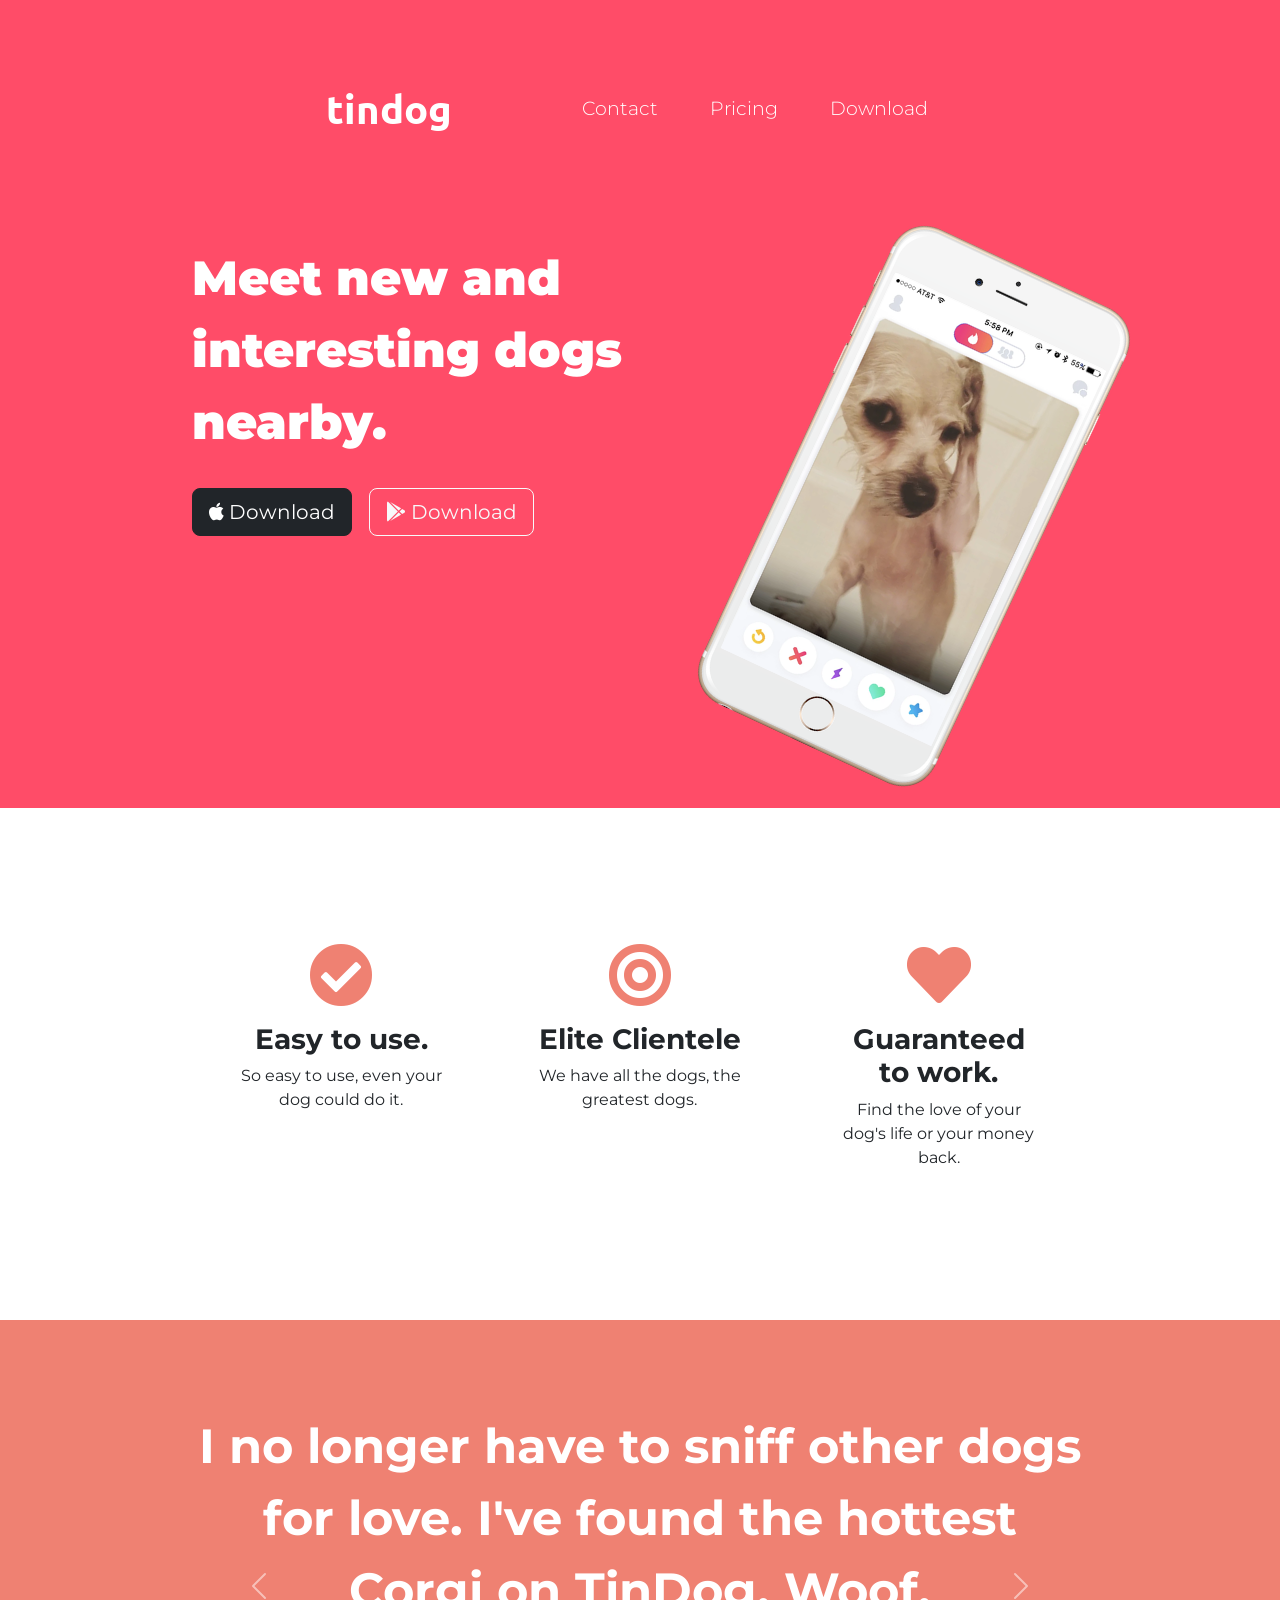
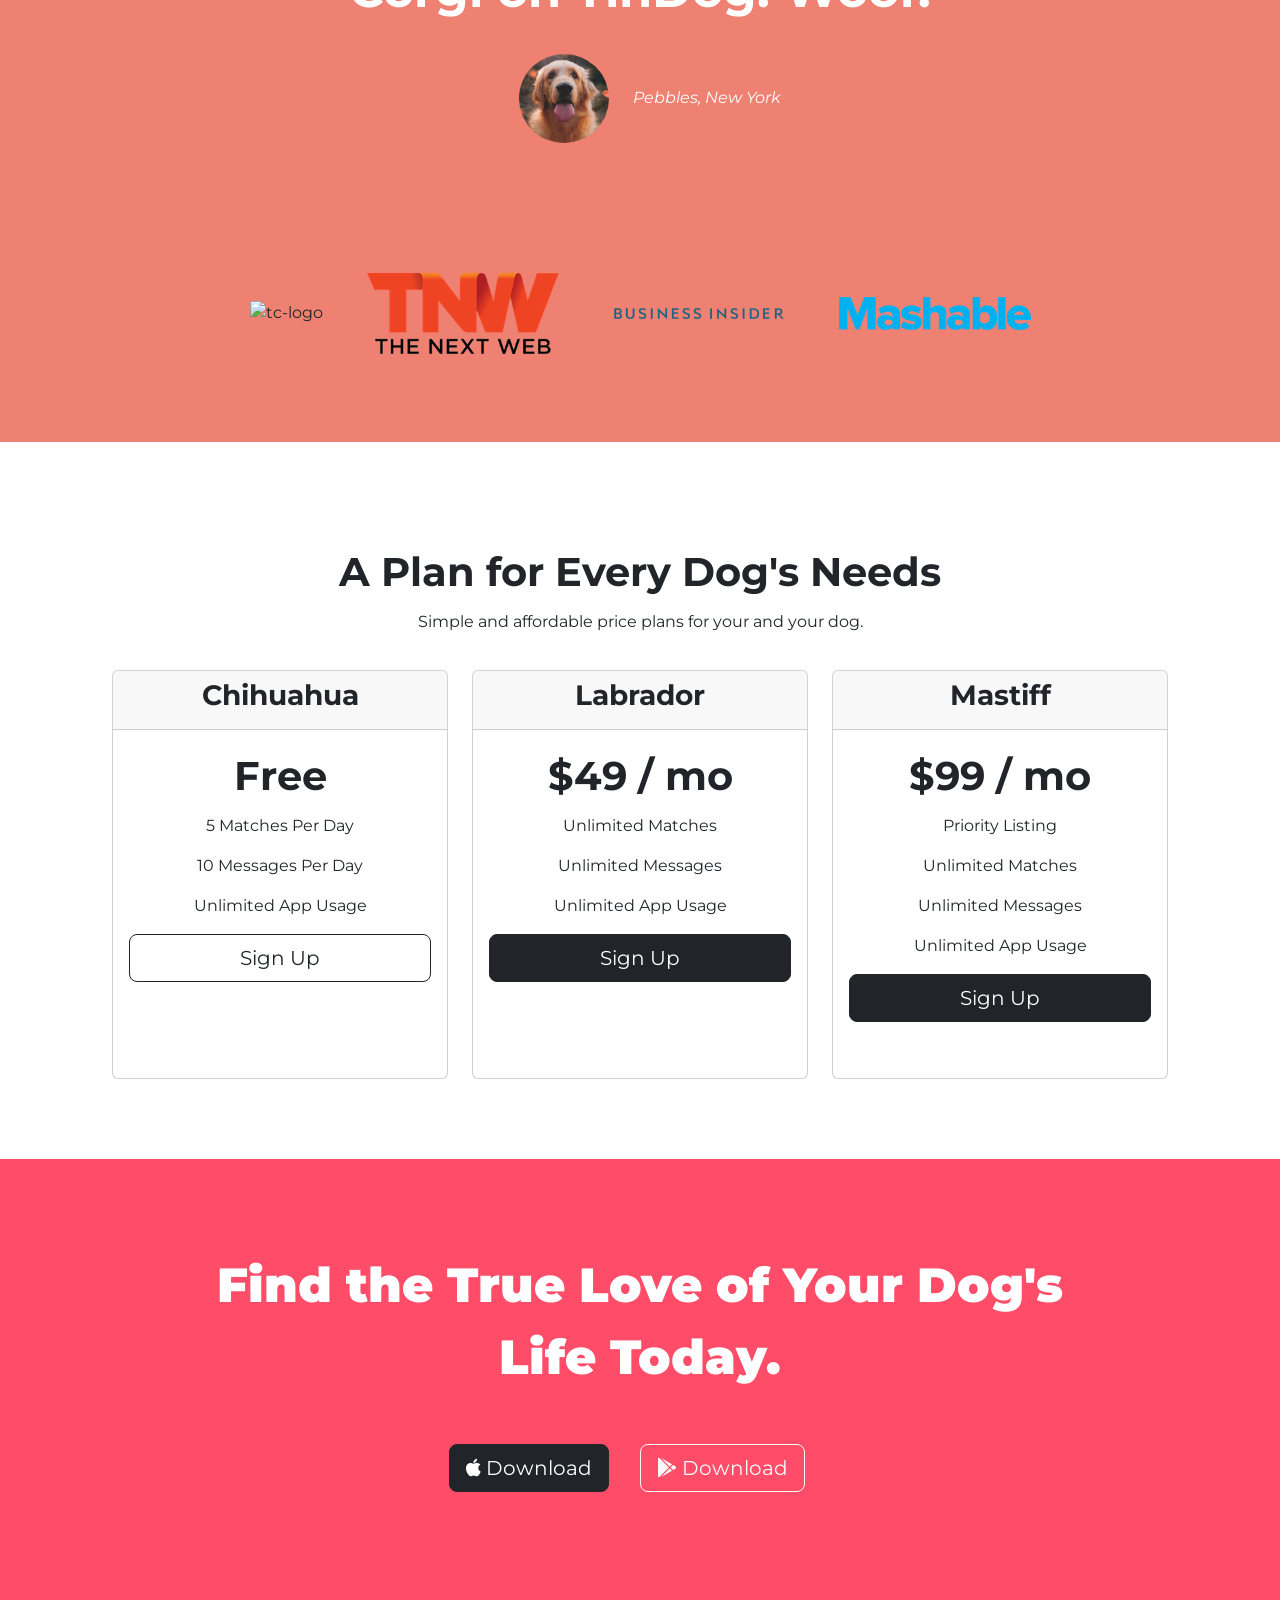
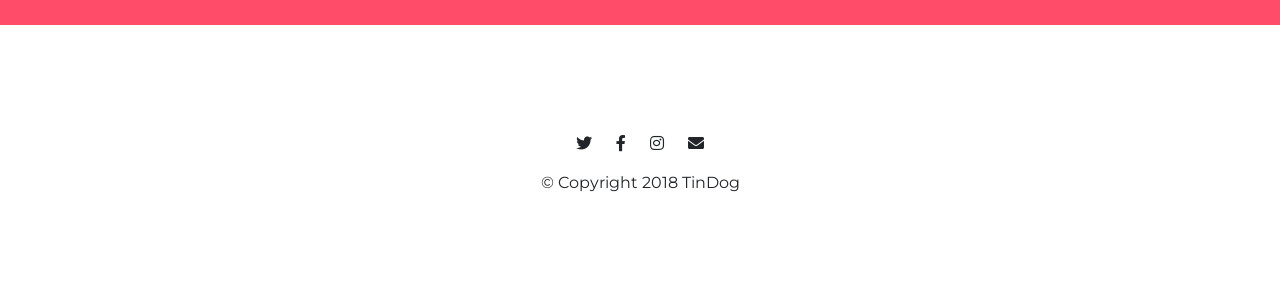
==== Lab_5/index.html @ 2b64c0f1 "." ====
<!DOCTYPE html>
<html>

<head>
  <meta charset="utf-8">
  <title>TinDog</title>

  <!-- Bootstrap CSS -->
  <link href="https://cdn.jsdelivr.net/npm/bootstrap@5.1.3/dist/css/bootstrap.min.css" rel="stylesheet"
    integrity="sha384-1BmE4kWBq78iYhFldvKuhfTAU6auU8tT94WrHftjDbrCEXSU1oBoqyl2QvZ6jIW3" crossorigin="anonymous">

  <!-- Font Awesome -->
  <link href="https://use.fontawesome.com/releases/v5.0.13/css/all.css" rel="stylesheet" />

  <!-- Google Fonts -->
  <link href="https://fonts.googleapis.com/css2?family=Montserrat:wght@300;900&family=Ubuntu:wght@700&display=swap"
    rel="stylesheet">

  <!-- Наши стили -->
  <link rel="stylesheet" href="css/styles.css">
</head>

<body>

  <!-- ===== СЕКЦИЯ TITLE ===== -->
  <section id="title">
    <div class="container-fluid">

      <!-- Nav Bar -->
      <nav class="navbar navbar-expand-lg">
        <div class="container-fluid">
          <a class="navbar-brand" href="#">tindog</a>
          <button class="navbar-toggler" type="button" data-bs-toggle="collapse" data-bs-target="#navbarNav"
            aria-controls="navbarNav" aria-expanded="false" aria-label="Toggle navigation">
            <span class="navbar-toggler-icon"></span>
          </button>
          <div class="collapse navbar-collapse" id="navbarNav">
            <ul class="navbar-nav ms-auto">
              <li class="nav-item">
                <a class="nav-link" href="#">Contact</a>
              </li>
              <li class="nav-item">
                <a class="nav-link" href="#">Pricing</a>
              </li>
              <li class="nav-item">
                <a class="nav-link" href="#">Download</a>
              </li>
            </ul>
          </div>
        </div>
      </nav>

      <!-- Title content -->
      <div class="row">
        <div class="col-lg-6">
          <h1>Meet new and interesting dogs nearby.</h1>
          <button class="btn btn-dark btn-lg download-button">
            <i class="fab fa-apple"></i> Download
          </button>
          <button class="btn btn-outline-light btn-lg download-button">
            <i class="fab fa-google-play"></i> Download
          </button>
        </div>
        <div class="col-lg-6">
          <img class="title-image" src="images/iphone6.png" alt="iphone-mockup">
        </div>
      </div>

    </div>
  </section>


  <!-- ===== СЕКЦИЯ FEATURES ===== -->
  <section id="features">
    <div class="container-fluid">
      <div class="row">
        <div class="col-lg-4 feature-box">
          <i class="fas fa-check-circle fa-4x icon"></i>
          <h3>Easy to use.</h3>
          <p>So easy to use, even your dog could do it.</p>
        </div>
        <div class="col-lg-4 feature-box">
          <i class="fas fa-bullseye fa-4x icon"></i>
          <h3>Elite Clientele</h3>
          <p>We have all the dogs, the greatest dogs.</p>
        </div>
        <div class="col-lg-4 feature-box">
          <i class="fas fa-heart fa-4x icon"></i>
          <h3>Guaranteed to work.</h3>
          <p>Find the love of your dog's life or your money back.</p>
        </div>
      </div>
    </div>
  </section>


  <!-- ===== СЕКЦИЯ TESTIMONIALS ===== -->
  <section id="testimonials">
    <div id="testimonial-carousel" class="carousel slide" data-bs-ride="carousel">
      <div class="carousel-inner">
        <div class="carousel-item active">
          <h2>I no longer have to sniff other dogs for love. I've found the hottest Corgi on TinDog. Woof.</h2>
          <img class="testimonial-image" src="images/dog-img.jpg" alt="dog-profile">
          <em>Pebbles, New York</em>
        </div>
        <div class="carousel-item">
          <h2>My dog used to be so lonely, but with TinDog's help, they've found the love of their life. I think.</h2>
          <img class="testimonial-image" src="images/lady-img.jpg" alt="lady-profile">
          <em>Beverly, Illinois</em>
        </div>
      </div>
      <button class="carousel-control-prev" type="button" data-bs-target="#testimonial-carousel" data-bs-slide="prev">
        <span class="carousel-control-prev-icon"></span>
      </button>
      <button class="carousel-control-next" type="button" data-bs-target="#testimonial-carousel" data-bs-slide="next">
        <span class="carousel-control-next-icon"></span>
      </button>
    </div>
  </section>


  <!-- ===== СЕКЦИЯ PRESS ===== -->
  <section id="press">
    <img class="press-logo" src="images/techcrunch.png" alt="tc-logo">
    <img class="press-logo" src="images/tnw.png" alt="tnw-logo">
    <img class="press-logo" src="images/bizinsider.png" alt="biz-insider-logo">
    <img class="press-logo" src="images/mashable.png" alt="mashable-logo">
  </section>


  <!-- ===== СЕКЦИЯ PRICING ===== -->
  <section id="pricing">
    <div class="container-fluid">
      <h2>A Plan for Every Dog's Needs</h2>
      <p>Simple and affordable price plans for your and your dog.</p>

      <div class="row">
        <div class="col-lg-4 col-md-6">
          <div class="card">
            <div class="card-header">
              <h3>Chihuahua</h3>
            </div>
            <div class="card-body">
              <h2>Free</h2>
              <p>5 Matches Per Day</p>
              <p>10 Messages Per Day</p>
              <p>Unlimited App Usage</p>
              <button class="btn btn-outline-dark btn-lg w-100">Sign Up</button>
            </div>
          </div>
        </div>

        <div class="col-lg-4 col-md-6">
          <div class="card">
            <div class="card-header">
              <h3>Labrador</h3>
            </div>
            <div class="card-body">
              <h2>$49 / mo</h2>
              <p>Unlimited Matches</p>
              <p>Unlimited Messages</p>
              <p>Unlimited App Usage</p>
              <button class="btn btn-dark btn-lg w-100">Sign Up</button>
            </div>
          </div>
        </div>

        <div class="col-lg-4 col-md-12">
          <div class="card">
            <div class="card-header">
              <h3>Mastiff</h3>
            </div>
            <div class="card-body">
              <h2>$99 / mo</h2>
              <p>Priority Listing</p>
              <p>Unlimited Matches</p>
              <p>Unlimited Messages</p>
              <p>Unlimited App Usage</p>
              <button class="btn btn-dark btn-lg w-100">Sign Up</button>
            </div>
          </div>
        </div>
      </div>
    </div>
  </section>


  <!-- ===== СЕКЦИЯ CTA ===== -->
  <section id="cta">
    <div class="container-fluid">
      <h3>Find the True Love of Your Dog's Life Today.</h3>
      <button class="btn btn-dark btn-lg download-button">
        <i class="fab fa-apple"></i> Download
      </button>
      <button class="btn btn-outline-light btn-lg download-button">
        <i class="fab fa-google-play"></i> Download
      </button>
    </div>
  </section>


  <!-- ===== ФУТЕР ===== -->
  <footer id="footer">
    <div class="container-fluid">
      <i class="social-icon fab fa-twitter"></i>
      <i class="social-icon fab fa-facebook-f"></i>
      <i class="social-icon fab fa-instagram"></i>
      <i class="social-icon fas fa-envelope"></i>
      <p>© Copyright 2018 TinDog</p>
    </div>
  </footer>

  <!-- Bootstrap JS -->
  <script src="https://cdn.jsdelivr.net/npm/bootstrap@5.1.3/dist/js/bootstrap.bundle.min.js"
    integrity="sha384-ka7Sk0Gln4gmtz2MlQnikT1wXgYsOg+OMhuP+IlRH9sENBO0LRn5q+8nbTov4+1p"
    crossorigin="anonymous"></script>

</body>
</html>
---- Lab_5/css/styles.css ----
body {
  font-family: 'Montserrat', sans-serif;
}

h1 {
  font-family: 'Montserrat', sans-serif;
  font-weight: 900;
  font-size: 3rem;
  line-height: 1.5;
}

h2 {
  font-family: 'Montserrat', sans-serif;
  font-weight: 700;
  font-size: 2.5rem;
  line-height: 1.5;
}

h3 {
  font-family: 'Montserrat', sans-serif;
  font-weight: 700;
}

#title {
  background-color: #ff4c68;
  color: #fff;
}

#title .container-fluid {
  padding: 3% 15%;
}

/* Навбар */
.navbar {
  padding-bottom: 4.5rem;
}

.navbar-brand {
  font-family: 'Ubuntu', sans-serif;
  font-size: 2.5rem;
  font-weight: bold;
}

.nav-item {
  padding: 0 18px;
}

.nav-link {
  font-size: 1.2rem;
  font-family: 'Montserrat', sans-serif;
  font-weight: 300;
}

.download-button {
  margin: 5% 3% 5% 0;
}

.title-image {
  width: 60%;
  transform: rotate(25deg);
  position: relative;
  left: 30%;
}

#features {
  padding: 7% 15%;
  background-color: #fff;
  text-align: center;
}

.feature-box {
  padding: 5%;
}

.icon {
  color: #ef8172;
  margin-bottom: 1rem;
}

.icon:hover {
  color: #ff4c68;
}

#testimonials {
  text-align: center;
  background-color: #ef8172;
  color: #fff;
  padding: 7% 15%;
}

.testimonial-image {
  width: 10%;
  border-radius: 100%;
  margin: 20px;
}

#testimonials h2 {
  font-size: 3rem;
  font-weight: 700;
}

#press {
  background-color: #ef8172;
  text-align: center;
  padding-bottom: 3%;
}

.press-logo {
  width: 15%;
  margin: 20px 20px 50px;
}

#pricing {
  padding: 100px 100px;
  text-align: center;
}

#pricing .card {
  height: 100%;
  margin: 20px 0;
}

#cta {
  background-color: #ff4c68;
  color: #fff;
  text-align: center;
  padding: 7% 15%;
}

#cta h3 {
  font-family: 'Montserrat', sans-serif;
  font-weight: 900;
  font-size: 3rem;
  line-height: 1.5;
}

#footer {
  text-align: center;
  padding: 7% 15%;
}

.social-icon {
  margin: 20px 10px;
}

.navbar .nav-link {
    color: #fff !important;
}

.navbar .nav-link:hover {
    color: #ffd6d6 !important;
}

.navbar .navbar-brand {
    color: #fff !important;
}

.navbar .navbar-brand:hover {
    color: #ffd6d6 !important;
}
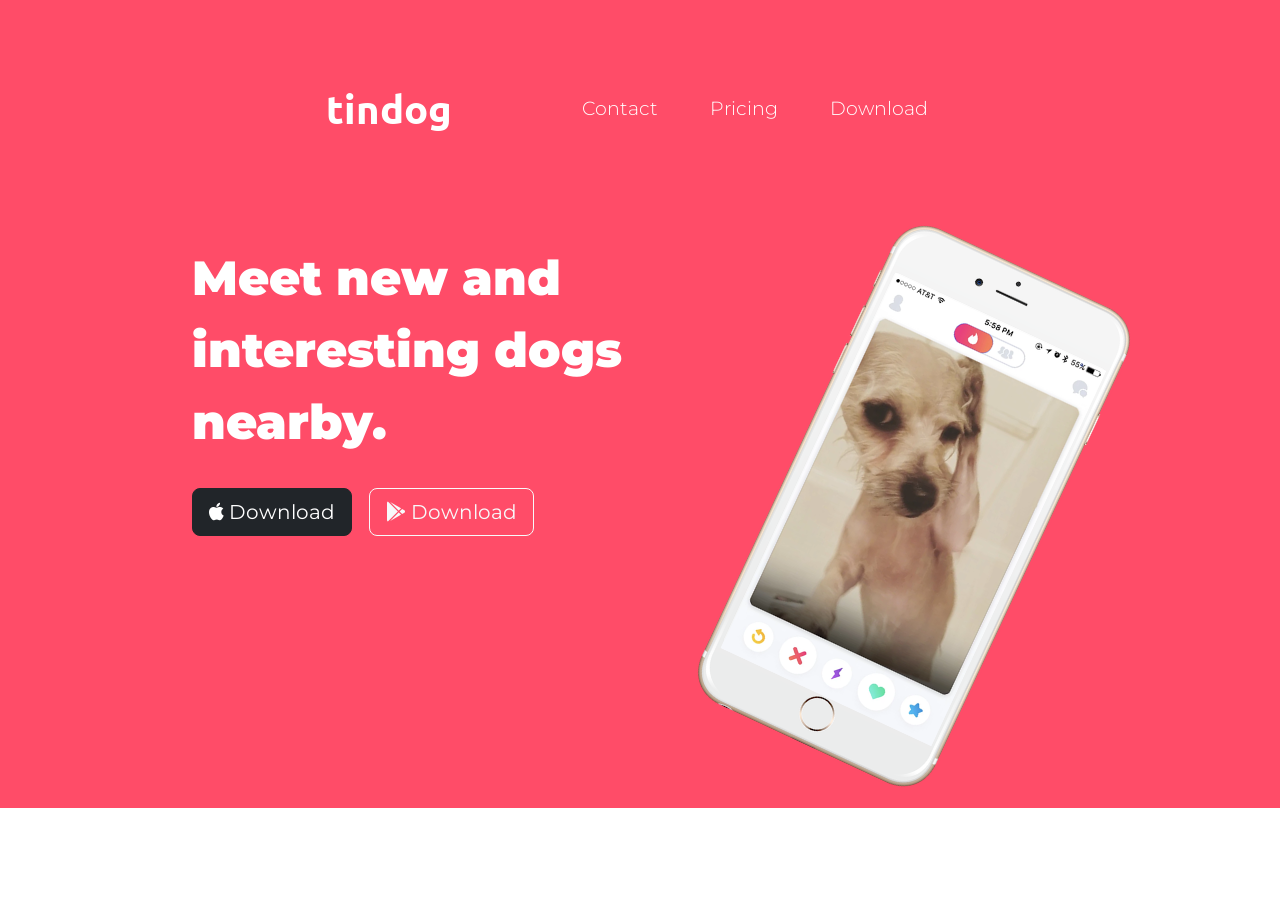
==== commit 229a3ba4: "Update index.html" ====
--- a/Lab_5/index.html
+++ b/Lab_5/index.html
@@ -4,29 +4,20 @@
 <head>
   <meta charset="utf-8">
   <title>TinDog</title>
-
-  <!-- Bootstrap CSS -->
+  
   <link href="https://cdn.jsdelivr.net/npm/bootstrap@5.1.3/dist/css/bootstrap.min.css" rel="stylesheet"
     integrity="sha384-1BmE4kWBq78iYhFldvKuhfTAU6auU8tT94WrHftjDbrCEXSU1oBoqyl2QvZ6jIW3" crossorigin="anonymous">
-
-  <!-- Font Awesome -->
   <link href="https://use.fontawesome.com/releases/v5.0.13/css/all.css" rel="stylesheet" />
-
-  <!-- Google Fonts -->
   <link href="https://fonts.googleapis.com/css2?family=Montserrat:wght@300;900&family=Ubuntu:wght@700&display=swap"
     rel="stylesheet">
-
-  <!-- Наши стили -->
   <link rel="stylesheet" href="css/styles.css">
 </head>
 
 <body>
 
-  <!-- ===== СЕКЦИЯ TITLE ===== -->
   <section id="title">
     <div class="container-fluid">
 
-      <!-- Nav Bar -->
       <nav class="navbar navbar-expand-lg">
         <div class="container-fluid">
           <a class="navbar-brand" href="#">tindog</a>
@@ -50,7 +41,6 @@
         </div>
       </nav>
 
-      <!-- Title content -->
       <div class="row">
         <div class="col-lg-6">
           <h1>Meet new and interesting dogs nearby.</h1>
@@ -69,151 +59,9 @@
     </div>
   </section>
 
-
-  <!-- ===== СЕКЦИЯ FEATURES ===== -->
-  <section id="features">
-    <div class="container-fluid">
-      <div class="row">
-        <div class="col-lg-4 feature-box">
-          <i class="fas fa-check-circle fa-4x icon"></i>
-          <h3>Easy to use.</h3>
-          <p>So easy to use, even your dog could do it.</p>
-        </div>
-        <div class="col-lg-4 feature-box">
-          <i class="fas fa-bullseye fa-4x icon"></i>
-          <h3>Elite Clientele</h3>
-          <p>We have all the dogs, the greatest dogs.</p>
-        </div>
-        <div class="col-lg-4 feature-box">
-          <i class="fas fa-heart fa-4x icon"></i>
-          <h3>Guaranteed to work.</h3>
-          <p>Find the love of your dog's life or your money back.</p>
-        </div>
-      </div>
-    </div>
-  </section>
-
-
-  <!-- ===== СЕКЦИЯ TESTIMONIALS ===== -->
-  <section id="testimonials">
-    <div id="testimonial-carousel" class="carousel slide" data-bs-ride="carousel">
-      <div class="carousel-inner">
-        <div class="carousel-item active">
-          <h2>I no longer have to sniff other dogs for love. I've found the hottest Corgi on TinDog. Woof.</h2>
-          <img class="testimonial-image" src="images/dog-img.jpg" alt="dog-profile">
-          <em>Pebbles, New York</em>
-        </div>
-        <div class="carousel-item">
-          <h2>My dog used to be so lonely, but with TinDog's help, they've found the love of their life. I think.</h2>
-          <img class="testimonial-image" src="images/lady-img.jpg" alt="lady-profile">
-          <em>Beverly, Illinois</em>
-        </div>
-      </div>
-      <button class="carousel-control-prev" type="button" data-bs-target="#testimonial-carousel" data-bs-slide="prev">
-        <span class="carousel-control-prev-icon"></span>
-      </button>
-      <button class="carousel-control-next" type="button" data-bs-target="#testimonial-carousel" data-bs-slide="next">
-        <span class="carousel-control-next-icon"></span>
-      </button>
-    </div>
-  </section>
-
-
-  <!-- ===== СЕКЦИЯ PRESS ===== -->
-  <section id="press">
-    <img class="press-logo" src="images/techcrunch.png" alt="tc-logo">
-    <img class="press-logo" src="images/tnw.png" alt="tnw-logo">
-    <img class="press-logo" src="images/bizinsider.png" alt="biz-insider-logo">
-    <img class="press-logo" src="images/mashable.png" alt="mashable-logo">
-  </section>
-
-
-  <!-- ===== СЕКЦИЯ PRICING ===== -->
-  <section id="pricing">
-    <div class="container-fluid">
-      <h2>A Plan for Every Dog's Needs</h2>
-      <p>Simple and affordable price plans for your and your dog.</p>
-
-      <div class="row">
-        <div class="col-lg-4 col-md-6">
-          <div class="card">
-            <div class="card-header">
-              <h3>Chihuahua</h3>
-            </div>
-            <div class="card-body">
-              <h2>Free</h2>
-              <p>5 Matches Per Day</p>
-              <p>10 Messages Per Day</p>
-              <p>Unlimited App Usage</p>
-              <button class="btn btn-outline-dark btn-lg w-100">Sign Up</button>
-            </div>
-          </div>
-        </div>
-
-        <div class="col-lg-4 col-md-6">
-          <div class="card">
-            <div class="card-header">
-              <h3>Labrador</h3>
-            </div>
-            <div class="card-body">
-              <h2>$49 / mo</h2>
-              <p>Unlimited Matches</p>
-              <p>Unlimited Messages</p>
-              <p>Unlimited App Usage</p>
-              <button class="btn btn-dark btn-lg w-100">Sign Up</button>
-            </div>
-          </div>
-        </div>
-
-        <div class="col-lg-4 col-md-12">
-          <div class="card">
-            <div class="card-header">
-              <h3>Mastiff</h3>
-            </div>
-            <div class="card-body">
-              <h2>$99 / mo</h2>
-              <p>Priority Listing</p>
-              <p>Unlimited Matches</p>
-              <p>Unlimited Messages</p>
-              <p>Unlimited App Usage</p>
-              <button class="btn btn-dark btn-lg w-100">Sign Up</button>
-            </div>
-          </div>
-        </div>
-      </div>
-    </div>
-  </section>
-
-
-  <!-- ===== СЕКЦИЯ CTA ===== -->
-  <section id="cta">
-    <div class="container-fluid">
-      <h3>Find the True Love of Your Dog's Life Today.</h3>
-      <button class="btn btn-dark btn-lg download-button">
-        <i class="fab fa-apple"></i> Download
-      </button>
-      <button class="btn btn-outline-light btn-lg download-button">
-        <i class="fab fa-google-play"></i> Download
-      </button>
-    </div>
-  </section>
-
-
-  <!-- ===== ФУТЕР ===== -->
-  <footer id="footer">
-    <div class="container-fluid">
-      <i class="social-icon fab fa-twitter"></i>
-      <i class="social-icon fab fa-facebook-f"></i>
-      <i class="social-icon fab fa-instagram"></i>
-      <i class="social-icon fas fa-envelope"></i>
-      <p>© Copyright 2018 TinDog</p>
-    </div>
-  </footer>
-
-  <!-- Bootstrap JS -->
   <script src="https://cdn.jsdelivr.net/npm/bootstrap@5.1.3/dist/js/bootstrap.bundle.min.js"
     integrity="sha384-ka7Sk0Gln4gmtz2MlQnikT1wXgYsOg+OMhuP+IlRH9sENBO0LRn5q+8nbTov4+1p"
     crossorigin="anonymous"></script>
 
 </body>
-</html>+</html>
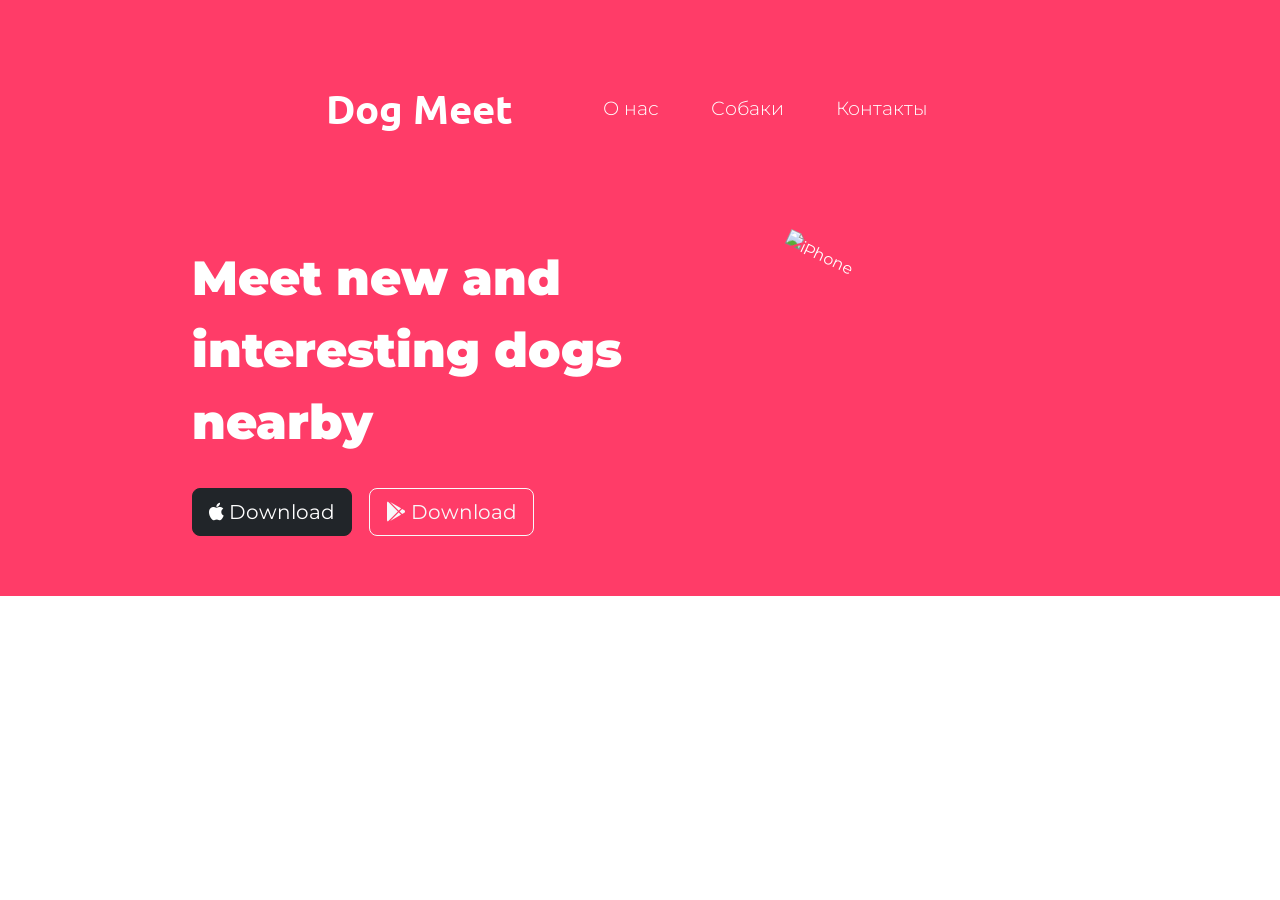
==== commit e448b240: "Update index.html" ====
--- a/Lab_5/index.html
+++ b/Lab_5/index.html
@@ -1,67 +1,53 @@
 <!DOCTYPE html>
-<html>
+<html lang="en">
+<head>
+    <meta charset="UTF-8">
+    <meta name="viewport" content="width=device-width, initial-scale=1.0">
+    <title>Dog Meet</title>
 
-<head>
-  <meta charset="utf-8">
-  <title>TinDog</title>
-  
-  <link href="https://cdn.jsdelivr.net/npm/bootstrap@5.1.3/dist/css/bootstrap.min.css" rel="stylesheet"
-    integrity="sha384-1BmE4kWBq78iYhFldvKuhfTAU6auU8tT94WrHftjDbrCEXSU1oBoqyl2QvZ6jIW3" crossorigin="anonymous">
-  <link href="https://use.fontawesome.com/releases/v5.0.13/css/all.css" rel="stylesheet" />
-  <link href="https://fonts.googleapis.com/css2?family=Montserrat:wght@300;900&family=Ubuntu:wght@700&display=swap"
-    rel="stylesheet">
-  <link rel="stylesheet" href="css/styles.css">
+    <link href="https://cdn.jsdelivr.net/npm/bootstrap@5.1.3/dist/css/bootstrap.min.css" rel="stylesheet">
+    <link href="https://use.fontawesome.com/releases/v5.0.13/css/all.css" rel="stylesheet">
+    <link href="https://fonts.googleapis.com/css2?family=Montserrat:wght@100;400;900&family=Ubuntu:wght@400;700&display=swap" rel="stylesheet">
+    <link href="css/styles.css" rel="stylesheet">
 </head>
-
 <body>
 
-  <section id="title">
-    <div class="container-fluid">
+    <section id="title">
+        <div class="container-fluid">
 
-      <nav class="navbar navbar-expand-lg">
-        <div class="container-fluid">
-          <a class="navbar-brand" href="#">tindog</a>
-          <button class="navbar-toggler" type="button" data-bs-toggle="collapse" data-bs-target="#navbarNav"
-            aria-controls="navbarNav" aria-expanded="false" aria-label="Toggle navigation">
-            <span class="navbar-toggler-icon"></span>
-          </button>
-          <div class="collapse navbar-collapse" id="navbarNav">
-            <ul class="navbar-nav ms-auto">
-              <li class="nav-item">
-                <a class="nav-link" href="#">Contact</a>
-              </li>
-              <li class="nav-item">
-                <a class="nav-link" href="#">Pricing</a>
-              </li>
-              <li class="nav-item">
-                <a class="nav-link" href="#">Download</a>
-              </li>
-            </ul>
-          </div>
+            <nav class="navbar navbar-expand-lg">
+                <div class="container-fluid">
+                    <a class="navbar-brand" href="#">Dog Meet</a>
+                    <button class="navbar-toggler" type="button" data-bs-toggle="collapse" data-bs-target="#navbarNav">
+                        <span class="navbar-toggler-icon"></span>
+                    </button>
+                    <div class="collapse navbar-collapse" id="navbarNav">
+                        <ul class="navbar-nav ms-auto">
+                            <li class="nav-item"><a class="nav-link" href="#">О нас</a></li>
+                            <li class="nav-item"><a class="nav-link" href="#">Собаки</a></li>
+                            <li class="nav-item"><a class="nav-link" href="#">Контакты</a></li>
+                        </ul>
+                    </div>
+                </div>
+            </nav>
+
+            <div class="row">
+                <div class="col-lg-6">
+                    <h1>Meet new and interesting dogs nearby</h1>
+                    <button class="btn btn-dark btn-lg download-button">
+                        <i class="fab fa-apple"></i> Download
+                    </button>
+                    <button class="btn btn-outline-light btn-lg download-button">
+                        <i class="fab fa-google-play"></i> Download
+                    </button>
+                </div>
+                <div class="col-lg-6">
+                    <img class="title-image" src="images/iphone.png" alt="iPhone">
+                </div>
+            </div>
         </div>
-      </nav>
+    </section>
 
-      <div class="row">
-        <div class="col-lg-6">
-          <h1>Meet new and interesting dogs nearby.</h1>
-          <button class="btn btn-dark btn-lg download-button">
-            <i class="fab fa-apple"></i> Download
-          </button>
-          <button class="btn btn-outline-light btn-lg download-button">
-            <i class="fab fa-google-play"></i> Download
-          </button>
-        </div>
-        <div class="col-lg-6">
-          <img class="title-image" src="images/iphone6.png" alt="iphone-mockup">
-        </div>
-      </div>
-
-    </div>
-  </section>
-
-  <script src="https://cdn.jsdelivr.net/npm/bootstrap@5.1.3/dist/js/bootstrap.bundle.min.js"
-    integrity="sha384-ka7Sk0Gln4gmtz2MlQnikT1wXgYsOg+OMhuP+IlRH9sENBO0LRn5q+8nbTov4+1p"
-    crossorigin="anonymous"></script>
-
+    <script src="https://cdn.jsdelivr.net/npm/bootstrap@5.1.3/dist/js/bootstrap.bundle.min.js"></script>
 </body>
 </html>
--- a/Lab_5/css/styles.css
+++ b/Lab_5/css/styles.css
@@ -1,160 +1,56 @@
 body {
-  font-family: 'Montserrat', sans-serif;
+    font-family: 'Montserrat', sans-serif;
 }
 
 h1 {
-  font-family: 'Montserrat', sans-serif;
-  font-weight: 900;
-  font-size: 3rem;
-  line-height: 1.5;
-}
-
-h2 {
-  font-family: 'Montserrat', sans-serif;
-  font-weight: 700;
-  font-size: 2.5rem;
-  line-height: 1.5;
-}
-
-h3 {
-  font-family: 'Montserrat', sans-serif;
-  font-weight: 700;
+    font-family: 'Montserrat', sans-serif;
+    font-weight: 900;
+    font-size: 3rem;
+    line-height: 1.5;
 }
 
 #title {
-  background-color: #ff4c68;
-  color: #fff;
+    background-color: #ff3c68;
+    color: #fff;
 }
 
 #title .container-fluid {
-  padding: 3% 15%;
+    padding: 3% 15%;
 }
 
-/* Навбар */
 .navbar {
-  padding-bottom: 4.5rem;
+    padding-bottom: 4.5rem;
 }
 
 .navbar-brand {
-  font-family: 'Ubuntu', sans-serif;
-  font-size: 2.5rem;
-  font-weight: bold;
+    font-family: 'Ubuntu', sans-serif;
+    font-size: 2.5rem;
+    font-weight: bold;
+    color: #fff !important;
 }
 
 .nav-item {
-  padding: 0 18px;
+    padding: 0 18px;
 }
 
 .nav-link {
-  font-size: 1.2rem;
-  font-family: 'Montserrat', sans-serif;
-  font-weight: 300;
+    font-size: 1.2rem;
+    font-family: 'Montserrat', sans-serif;
+    font-weight: 300;
+    color: #fff !important;
+}
+
+.nav-link:hover {
+    color: #ffd6d6 !important;
 }
 
 .download-button {
-  margin: 5% 3% 5% 0;
+    margin: 5% 3% 5% 0;
 }
 
 .title-image {
-  width: 60%;
-  transform: rotate(25deg);
-  position: relative;
-  left: 30%;
+    width: 60%;
+    transform: rotate(25deg);
+    position: relative;
+    left: 30%;
 }
-
-#features {
-  padding: 7% 15%;
-  background-color: #fff;
-  text-align: center;
-}
-
-.feature-box {
-  padding: 5%;
-}
-
-.icon {
-  color: #ef8172;
-  margin-bottom: 1rem;
-}
-
-.icon:hover {
-  color: #ff4c68;
-}
-
-#testimonials {
-  text-align: center;
-  background-color: #ef8172;
-  color: #fff;
-  padding: 7% 15%;
-}
-
-.testimonial-image {
-  width: 10%;
-  border-radius: 100%;
-  margin: 20px;
-}
-
-#testimonials h2 {
-  font-size: 3rem;
-  font-weight: 700;
-}
-
-#press {
-  background-color: #ef8172;
-  text-align: center;
-  padding-bottom: 3%;
-}
-
-.press-logo {
-  width: 15%;
-  margin: 20px 20px 50px;
-}
-
-#pricing {
-  padding: 100px 100px;
-  text-align: center;
-}
-
-#pricing .card {
-  height: 100%;
-  margin: 20px 0;
-}
-
-#cta {
-  background-color: #ff4c68;
-  color: #fff;
-  text-align: center;
-  padding: 7% 15%;
-}
-
-#cta h3 {
-  font-family: 'Montserrat', sans-serif;
-  font-weight: 900;
-  font-size: 3rem;
-  line-height: 1.5;
-}
-
-#footer {
-  text-align: center;
-  padding: 7% 15%;
-}
-
-.social-icon {
-  margin: 20px 10px;
-}
-
-.navbar .nav-link {
-    color: #fff !important;
-}
-
-.navbar .nav-link:hover {
-    color: #ffd6d6 !important;
-}
-
-.navbar .navbar-brand {
-    color: #fff !important;
-}
-
-.navbar .navbar-brand:hover {
-    color: #ffd6d6 !important;
-}
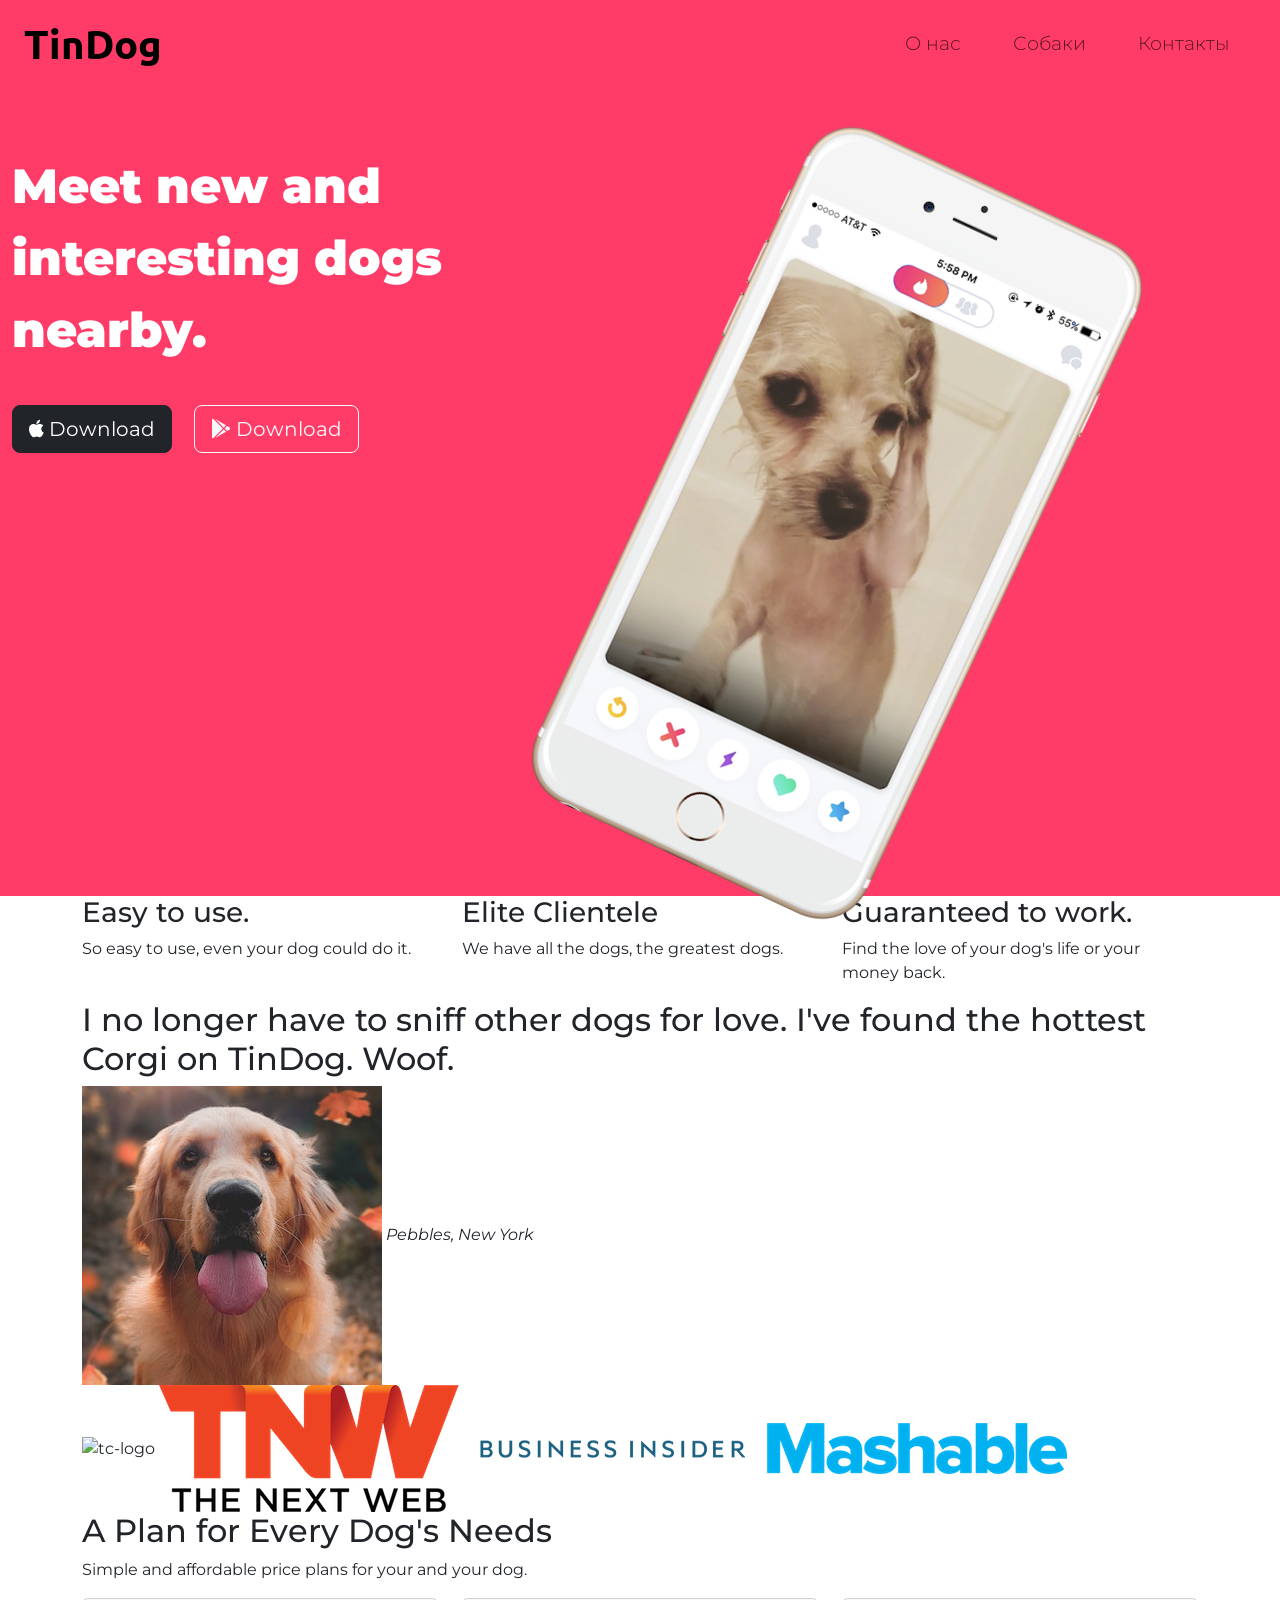
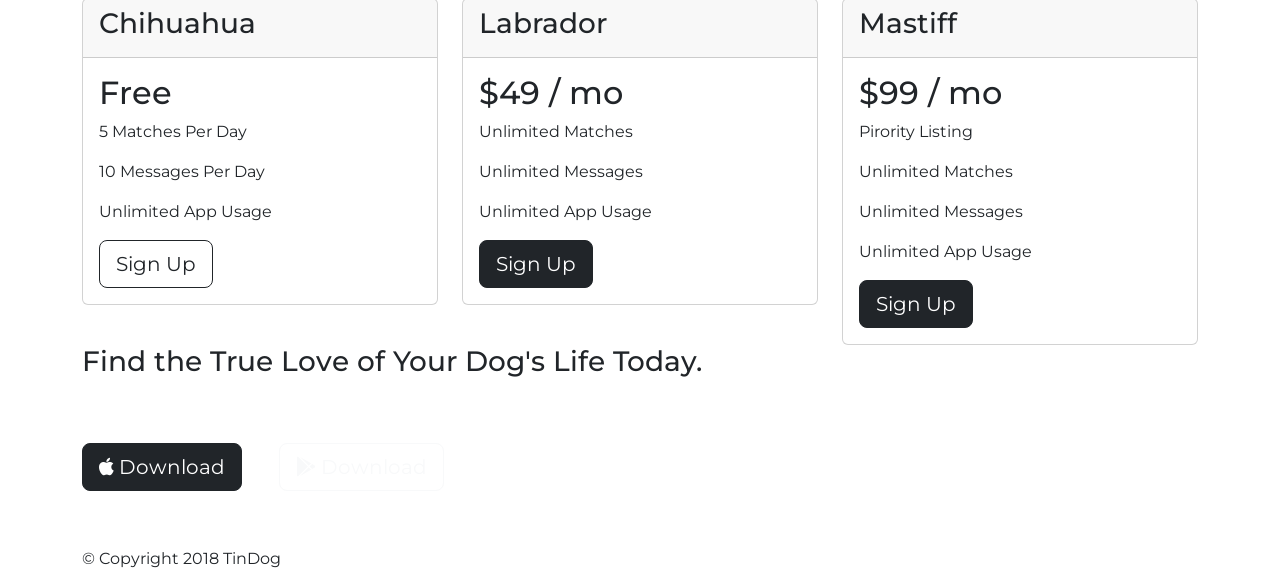
==== commit a96bd636: "Update index.html" ====
--- a/Lab_5/index.html
+++ b/Lab_5/index.html
@@ -1,53 +1,177 @@
 <!DOCTYPE html>
-<html lang="en">
+<html lang="ru">
+
 <head>
-    <meta charset="UTF-8">
-    <meta name="viewport" content="width=device-width, initial-scale=1.0">
-    <title>Dog Meet</title>
+  <meta charset="utf-8">
+  <meta name="viewport" content="width=device-width, initial-scale=1">
+  <title>TinDog</title>
 
-    <link href="https://cdn.jsdelivr.net/npm/bootstrap@5.1.3/dist/css/bootstrap.min.css" rel="stylesheet">
-    <link href="https://use.fontawesome.com/releases/v5.0.13/css/all.css" rel="stylesheet">
-    <link href="https://fonts.googleapis.com/css2?family=Montserrat:wght@100;400;900&family=Ubuntu:wght@400;700&display=swap" rel="stylesheet">
-    <link href="css/styles.css" rel="stylesheet">
+  <link href="https://cdn.jsdelivr.net/npm/bootstrap@5.1.3/dist/css/bootstrap.min.css" rel="stylesheet">
+  <link href="https://use.fontawesome.com/releases/v5.0.13/css/all.css" rel="stylesheet">
+  <link href="https://fonts.googleapis.com/css2?family=Montserrat:wght@100;300;400;900&family=Ubuntu:wght@400;700&display=swap" rel="stylesheet">
+  <link rel="stylesheet" href="css/styles.css">
 </head>
+
 <body>
 
-    <section id="title">
+  <section id="title">
+    <div class="container-fluid">
+
+
+      <nav class="navbar navbar-expand-lg">
         <div class="container-fluid">
+          <a class="navbar-brand" href="#">TinDog</a>
+          <button class="navbar-toggler" type="button" data-bs-toggle="collapse" data-bs-target="#navbarNav">
+            <span class="navbar-toggler-icon"></span>
+          </button>
+          <div class="collapse navbar-collapse" id="navbarNav">
+            <ul class="navbar-nav ms-auto">
+              <li class="nav-item"><a class="nav-link" href="#">О нас</a></li>
+              <li class="nav-item"><a class="nav-link" href="#">Собаки</a></li>
+              <li class="nav-item"><a class="nav-link" href="#">Контакты</a></li>
+            </ul>
+          </div>
+        </div>
+      </nav>
 
-            <nav class="navbar navbar-expand-lg">
-                <div class="container-fluid">
-                    <a class="navbar-brand" href="#">Dog Meet</a>
-                    <button class="navbar-toggler" type="button" data-bs-toggle="collapse" data-bs-target="#navbarNav">
-                        <span class="navbar-toggler-icon"></span>
-                    </button>
-                    <div class="collapse navbar-collapse" id="navbarNav">
-                        <ul class="navbar-nav ms-auto">
-                            <li class="nav-item"><a class="nav-link" href="#">О нас</a></li>
-                            <li class="nav-item"><a class="nav-link" href="#">Собаки</a></li>
-                            <li class="nav-item"><a class="nav-link" href="#">Контакты</a></li>
-                        </ul>
-                    </div>
-                </div>
-            </nav>
 
-            <div class="row">
-                <div class="col-lg-6">
-                    <h1>Meet new and interesting dogs nearby</h1>
-                    <button class="btn btn-dark btn-lg download-button">
-                        <i class="fab fa-apple"></i> Download
-                    </button>
-                    <button class="btn btn-outline-light btn-lg download-button">
-                        <i class="fab fa-google-play"></i> Download
-                    </button>
-                </div>
-                <div class="col-lg-6">
-                    <img class="title-image" src="images/iphone.png" alt="iPhone">
-                </div>
+      <div class="row">
+        <div class="col-lg-6">
+          <h1>Meet new and interesting dogs nearby.</h1>
+          <button type="button" class="btn btn-dark btn-lg download-button">
+            <i class="fab fa-apple"></i> Download
+          </button>
+          <button type="button" class="btn btn-outline-light btn-lg download-button">
+            <i class="fab fa-google-play"></i> Download
+          </button>
+        </div>
+        <div class="col-lg-6">
+          <img class="title-image" src="images/iphone6.png" alt="iphone-mockup">
+        </div>
+      </div>
+
+    </div>
+  </section>
+
+
+  <section id="features">
+    <div class="container">
+      <div class="row">
+        <div class="col-lg-4 feature-box">
+          <h3>Easy to use.</h3>
+          <p>So easy to use, even your dog could do it.</p>
+        </div>
+        <div class="col-lg-4 feature-box">
+          <h3>Elite Clientele</h3>
+          <p>We have all the dogs, the greatest dogs.</p>
+        </div>
+        <div class="col-lg-4 feature-box">
+          <h3>Guaranteed to work.</h3>
+          <p>Find the love of your dog's life or your money back.</p>
+        </div>
+      </div>
+    </div>
+  </section>
+
+
+  <section id="testimonials">
+    <div class="container">
+      <h2>I no longer have to sniff other dogs for love. I've found the hottest Corgi on TinDog. Woof.</h2>
+      <img src="images/dog-img.jpg" alt="dog-profile">
+      <em>Pebbles, New York</em>
+    </div>
+  </section>
+
+
+  <section id="press">
+    <div class="container">
+      <img src="images/techcrunch.png" alt="tc-logo">
+      <img src="images/tnw.png" alt="tnw-logo">
+      <img src="images/bizinsider.png" alt="biz-insider-logo">
+      <img src="images/mashable.png" alt="mashable-logo">
+    </div>
+  </section>
+
+
+  <section id="pricing">
+    <div class="container">
+      <h2>A Plan for Every Dog's Needs</h2>
+      <p>Simple and affordable price plans for your and your dog.</p>
+
+      <div class="row">
+        <div class="col-lg-4">
+          <div class="card">
+            <div class="card-header">
+              <h3>Chihuahua</h3>
             </div>
+            <div class="card-body">
+              <h2>Free</h2>
+              <p>5 Matches Per Day</p>
+              <p>10 Messages Per Day</p>
+              <p>Unlimited App Usage</p>
+              <button type="button" class="btn btn-outline-dark btn-lg">Sign Up</button>
+            </div>
+          </div>
         </div>
-    </section>
 
-    <script src="https://cdn.jsdelivr.net/npm/bootstrap@5.1.3/dist/js/bootstrap.bundle.min.js"></script>
+        <div class="col-lg-4">
+          <div class="card">
+            <div class="card-header">
+              <h3>Labrador</h3>
+            </div>
+            <div class="card-body">
+              <h2>$49 / mo</h2>
+              <p>Unlimited Matches</p>
+              <p>Unlimited Messages</p>
+              <p>Unlimited App Usage</p>
+              <button type="button" class="btn btn-dark btn-lg">Sign Up</button>
+            </div>
+          </div>
+        </div>
+
+        <div class="col-lg-4">
+          <div class="card">
+            <div class="card-header">
+              <h3>Mastiff</h3>
+            </div>
+            <div class="card-body">
+              <h2>$99 / mo</h2>
+              <p>Pirority Listing</p>
+              <p>Unlimited Matches</p>
+              <p>Unlimited Messages</p>
+              <p>Unlimited App Usage</p>
+              <button type="button" class="btn btn-dark btn-lg">Sign Up</button>
+            </div>
+          </div>
+        </div>
+      </div>
+    </div>
+  </section>
+
+
+  <section id="cta">
+    <div class="container">
+      <h3>Find the True Love of Your Dog's Life Today.</h3>
+      <button type="button" class="btn btn-dark btn-lg download-button">
+        <i class="fab fa-apple"></i> Download
+      </button>
+      <button type="button" class="btn btn-outline-light btn-lg download-button">
+        <i class="fab fa-google-play"></i> Download
+      </button>
+    </div>
+  </section>
+
+
+  <footer id="footer">
+    <div class="container">
+      <p>© Copyright 2018 TinDog</p>
+    </div>
+  </footer>
+
+
+  <script src="https://cdn.jsdelivr.net/npm/bootstrap@5.1.3/dist/js/bootstrap.bundle.min.js">
+  </script>
+
 </body>
+
 </html>
--- a/Lab_5/css/styles.css
+++ b/Lab_5/css/styles.css
@@ -1,5 +1,9 @@
 body {
     font-family: 'Montserrat', sans-serif;
+}
+
+#title {
+    background-color: #ff3c68;
 }
 
 h1 {
@@ -7,26 +11,17 @@
     font-weight: 900;
     font-size: 3rem;
     line-height: 1.5;
-}
-
-#title {
-    background-color: #ff3c68;
     color: #fff;
-}
-
-#title .container-fluid {
-    padding: 3% 15%;
-}
-
-.navbar {
-    padding-bottom: 4.5rem;
 }
 
 .navbar-brand {
     font-family: 'Ubuntu', sans-serif;
     font-size: 2.5rem;
     font-weight: bold;
-    color: #fff !important;
+}
+
+.navbar {
+    padding-bottom: 4.5rem;
 }
 
 .nav-item {
@@ -35,13 +30,7 @@
 
 .nav-link {
     font-size: 1.2rem;
-    font-family: 'Montserrat', sans-serif;
     font-weight: 300;
-    color: #fff !important;
-}
-
-.nav-link:hover {
-    color: #ffd6d6 !important;
 }
 
 .download-button {
@@ -51,6 +40,4 @@
 .title-image {
     width: 60%;
     transform: rotate(25deg);
-    position: relative;
-    left: 30%;
 }
